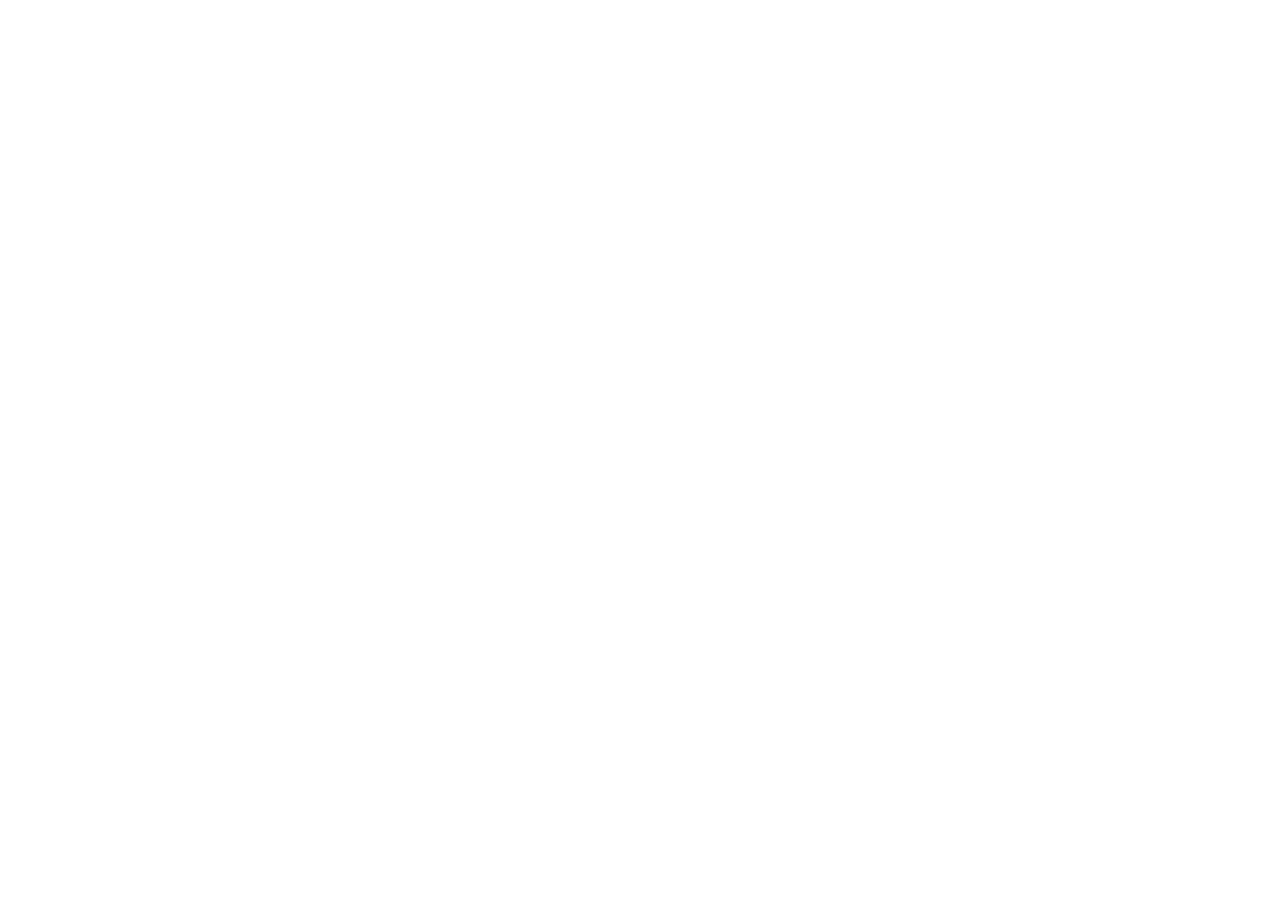
==== expanding Cards/index.html @ 0a04ce8b "initial commit" ====
<!DOCTYPE html>
<html lang="en">
  <head>
    <meta charset="UTF-8" />
    <meta name="viewport" content="width=device-width, initial-scale=1.0" />
    <title>Expanding Cards</title>
    <link rel="stylesheet" href="./styles.css" />
  </head>
  <body>
    <script src="./script.js"></script>
  </body>
</html>
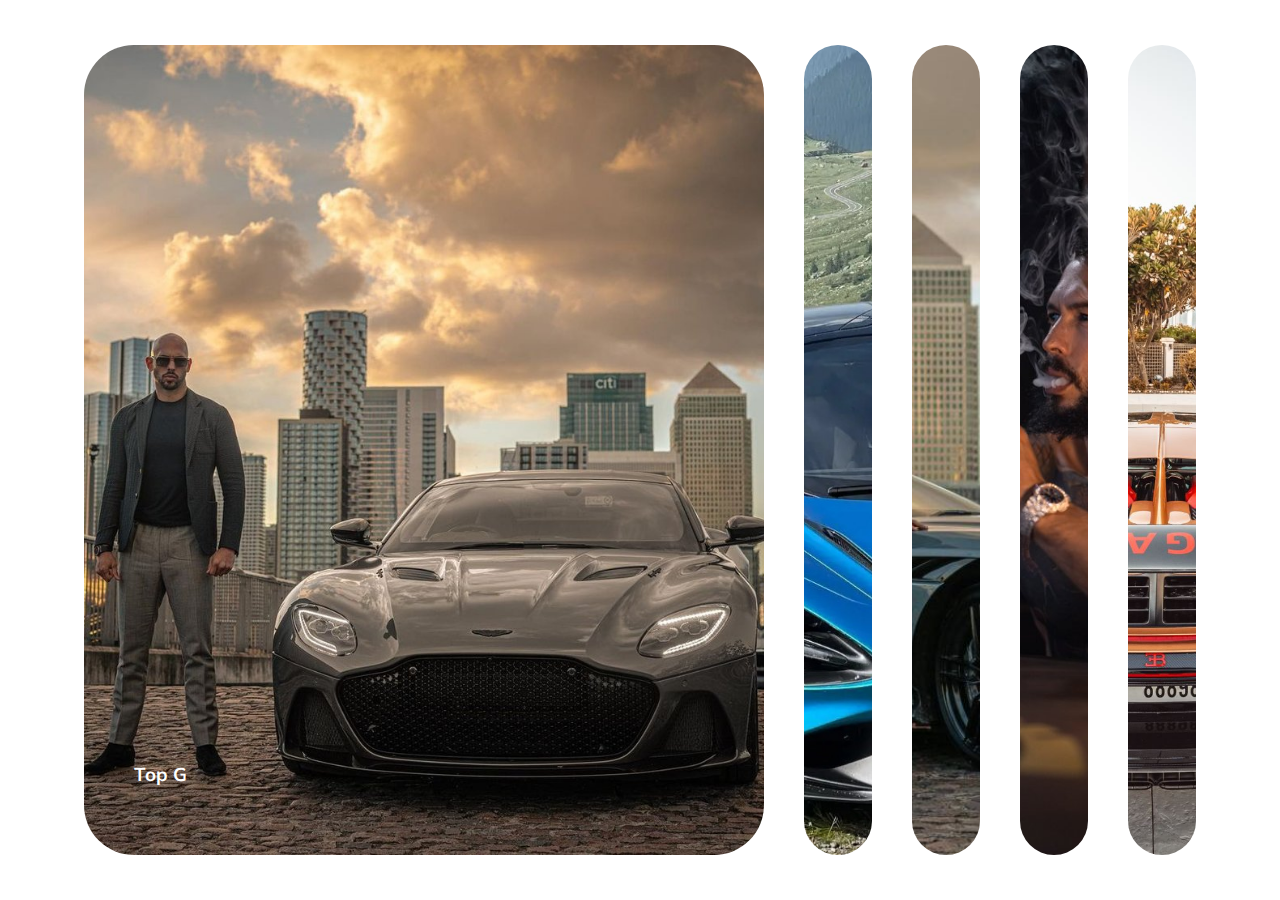
==== commit 75310ac3: "finishing up card" ====
--- a/expanding Cards/index.html
+++ b/expanding Cards/index.html
@@ -7,6 +7,23 @@
     <link rel="stylesheet" href="./styles.css" />
   </head>
   <body>
+    <div class="container">
+      <div class="panel active panel-one">
+        <h3>Top G</h3>
+      </div>
+      <div class="panel panel-two">
+        <h3>Mountains Racer</h3>
+      </div>
+      <div class="panel panel-three">
+        <h3>Conquer The City</h3>
+      </div>
+      <div class="panel panel-four">
+        <h3>Who owns the Internet</h3>
+      </div>
+      <div class="panel panel-five">
+        <h3>Mr Bugatti</h3>
+      </div>
+    </div>
     <script src="./script.js"></script>
   </body>
 </html>
--- a/expanding Cards/styles.css
+++ b/expanding Cards/styles.css
@@ -0,0 +1,72 @@
+@import url("https://fonts.googleapis.com/css?family=Muli&display=swap");
+
+* {
+  box-sizing: border-box;
+}
+
+body {
+  font-family: "Muli", sans-serif;
+  display: flex;
+  align-items: center;
+  justify-content: center;
+  height: 100vh;
+  overflow: hidden;
+  margin: 0;
+}
+
+.container {
+  display: flex;
+  width: 90vw;
+}
+.panel {
+  height: 90vh;
+  border-radius: 50px;
+  color: white;
+  flex: 0.5;
+  margin: 20px;
+  background-position: center;
+  background-repeat: no-repeat;
+  background-size: cover;
+  cursor: pointer;
+  position: relative;
+  transition: flex ease-in-out 0.8s;
+}
+.panel-one {
+  background-image: url("./assets/img1.jpg");
+}
+.panel-two {
+  background-image: url("./assets/img2.jpg");
+}
+.panel-three {
+  background-image: url("./assets/img3.jpg");
+}
+.panel-four {
+  background-image: url("./assets/img4.jpeg");
+}
+.panel-five {
+  background-image: url("./assets/img5.jpeg");
+}
+.panel h3 {
+  position: absolute;
+  bottom: 50px;
+  left: 50px;
+  opacity: 0;
+
+  transition: opacity 0.3s ease-in-out 0.4s;
+}
+
+.panel.active {
+  flex: 5;
+}
+.panel.panel.active h3 {
+  opacity: 1;
+}
+@media (max-width: 480px) {
+  .panel:nth-of-type(4),
+  .panel:nth-of-type(5) {
+    display: none;
+  }
+  .container {
+    width: 100vw;
+  }
+}
